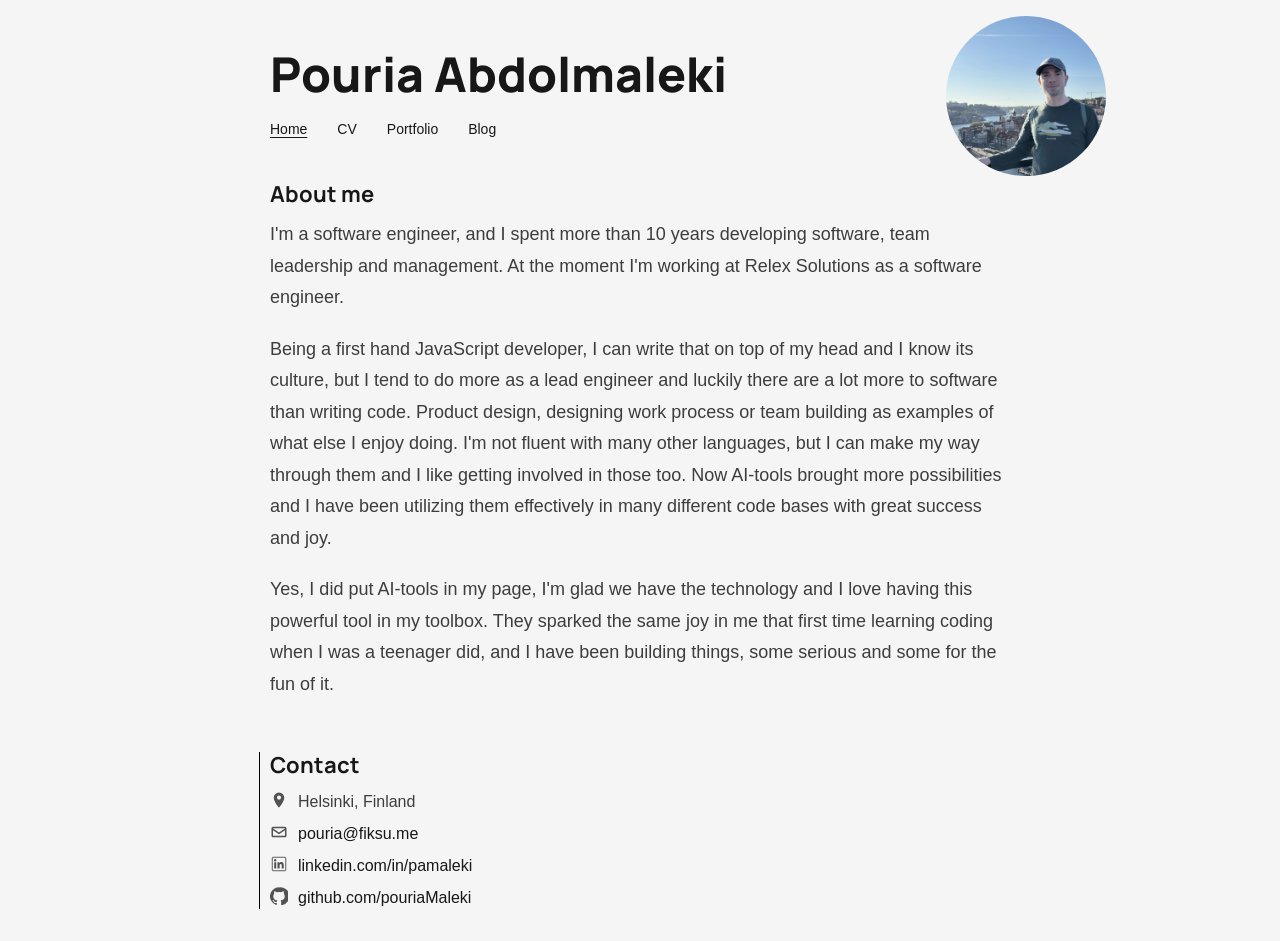
==== index.html @ bcd5825b "CV Page ready" ====
<!doctype html>
<html lang="en">

<head>
  <meta charset="utf-8" />
  <meta name="viewport" content="width=device-width, initial-scale=1" />
  <link rel="stylesheet" href="style.css" />
  <script type="module" src="components.js"></script>
  <title>Pouria's Blog</title>
</head>

<body>
  <a class="skip-link" href="#main-content">Skip to main content</a>

  <site-header current-page="home"></site-header>

  <main id="main-content">
    <section class="intro-section" aria-labelledby="about-title">
      <h2 id="about-title" class="section-title">About me</h2>
      <p>I'm a software engineer, and I spent more than 10 years developing software, team leadership and management. At
        the moment I'm working at Relex Solutions as a software engineer.
      </p>
      <p>Being a first hand JavaScript developer, I can write that on top of my head and I know its culture, but I tend
        to do more as a lead engineer
        and luckily there are a lot more to software than writing code. Product design, designing work process or team
        building as
        examples of what else I enjoy doing. I'm not fluent with many other languages, but I can make my way
        through them and I like getting involved in those too. Now AI-tools brought more possibilities and I have been
        utilizing them effectively in many different code bases with great success and joy.</p>
      <p>Yes, I did put AI-tools in my page, I'm glad we have the technology and I love having this powerful tool in my
        toolbox. They sparked the same joy in me that first time learning coding when I was a teenager did, and I have
        been building things, some serious and some for the fun of it.</p>
    </section>
  </main>

  <site-footer></site-footer>
</body>

</html>
---- style.css ----
@import url("https://fonts.googleapis.com/css2?family=Manrope:wght@700;800&display=swap");

body {
  margin: 0;
  background-color: #f5f5f5;
  color: #171717;
  font-family:
    -apple-system, BlinkMacSystemFont, "Segoe UI", Roboto, Oxygen, Ubuntu,
    Cantarell, "Helvetica Neue", sans-serif;
}

.skip-link {
  position: absolute;
  left: 1rem;
  top: -3rem;
  z-index: 1000;
  padding: 0.5rem 0.75rem;
  border-radius: 0.375rem;
  background-color: #171717;
  color: #ffffff;
  text-decoration: none;
}

.skip-link:focus {
  top: 1rem;
}

header {
  max-width: 740px;
  margin: 0 auto;
  padding: 1rem;
  position: relative;
}

main {
  max-width: 740px;
  margin: 0 auto;
  padding: 1rem;
}

.primary-nav-list {
  list-style: none;
  padding: 0;
  margin: 0;
  margin-left: -0.75rem;
  display: flex;
  flex-wrap: wrap;
  gap: 0.375rem;
}

.primary-nav-list li {
  display: flex;
}

.profile-avatar {
  position: absolute;
  top: 1rem;
  right: 1rem;
  width: clamp(4rem, 24vw, 6rem);
  height: clamp(4rem, 24vw, 6rem);
  border-radius: 50%;
  object-fit: cover;
  margin: 0;
}

.site-title {
  font-family:
    "Manrope", "Segoe UI", Roboto, "Helvetica Neue", Arial, sans-serif;
  font-size: 2rem;
  font-weight: 700;
  line-height: 1.1;
  margin: 0.67em 0 0.5rem;
  padding-right: clamp(4.75rem, 28vw, 7rem);
}

.primary-nav-link {
  display: inline-flex;
  align-items: center;
  min-height: 2.5rem;
  padding: 0 0.75rem;
  border-radius: 0.375rem;
  color: #171717;
  font-family:
    -apple-system, BlinkMacSystemFont, "Segoe UI", Roboto, Oxygen, Ubuntu,
    Cantarell, "Helvetica Neue", sans-serif;
  font-size: 0.875rem;
  font-weight: 500;
  line-height: 1.5rem;
  text-decoration: none;
}

.primary-nav-link:hover,
.primary-nav-link:focus-visible {
  background-color: #e7e7e7;
}

.primary-nav-link:focus-visible,
.contact-list a:focus-visible {
  outline: 2px solid #171717;
  outline-offset: 2px;
}

.section-title {
  font-family:
    "Manrope", "Segoe UI", Roboto, "Helvetica Neue", Arial, sans-serif;
  font-size: 1.375rem;
  font-weight: 700;
  line-height: 1.2;
  margin: 0 0 0.75rem;
}

.intro-section p {
  font-size: 1.125rem;
  line-height: 1.75;
  margin: 0 0 1.25rem;
  color: #3d3d3d;
}

.contact-footer {
  max-width: 740px;
  margin: 1rem auto 2rem;
  padding: 0 1rem;
  position: relative;
}

.contact-footer::after {
  content: "";
  position: absolute;
  top: 0;
  bottom: 0;
  left: 0.3rem;
  width: 1px;
  background-color: #000000;
}

.contact-card {
  padding: 0;
}

.contact-address {
  font-style: normal;
}

.contact-list {
  list-style: none;
  margin: 0;
  padding: 0;
  display: grid;
  gap: 0.625rem;
}

.contact-list li {
  display: flex;
  align-items: center;
  gap: 0.625rem;
  color: #3d3d3d;
}

.contact-icon {
  width: 1.125rem;
  height: 1.125rem;
  display: inline-flex;
  color: #525252;
  flex-shrink: 0;
}

.contact-icon img {
  width: 100%;
  height: 100%;
  display: block;
}

.contact-list a {
  color: #171717;
  text-decoration: none;
}

.contact-list a:hover,
.contact-list a:focus-visible {
  text-decoration: underline;
}

@media (min-width: 40rem) {
  .profile-avatar {
    width: 8rem;
    height: 8rem;
  }

  .site-title {
    font-size: 2.5rem;
    padding-right: 9rem;
  }
}

@media (min-width: 30rem) {
  .site-title {
    font-weight: 800;
  }
}

@media (min-width: 64rem) {
  .site-title {
    font-size: 3rem;
  }

  .profile-avatar {
    position: absolute;
    top: 1rem;
    right: -5rem;
    width: 10rem;
    height: 10rem;
    margin-bottom: 0;
  }
}

.primary-nav-link[aria-current="page"] {
  text-decoration: underline;
  text-underline-offset: 0.2em;
  text-decoration-thickness: 0.1em;
}

.cv-main {
  max-width: 740px;
}

.cv-role {
  margin: 0 0 1rem;
  font-size: 1rem;
  font-weight: 500;
  color: #525252;
}

.cv-section {
  margin-bottom: 3rem;
}

.cv-subsection {
  margin-bottom: 0.75rem;
}

.cv-subsection-title {
  margin: 0.2rem 0 0.25rem;
  font-size: 1rem;
  font-weight: 500;
  line-height: 1.35;
  color: #3d3d3d;
}

.cv-section p,
.experience-item li {
  font-size: 1rem;
  line-height: 1.6;
  color: #3d3d3d;
}

.cv-section ul:not(.chip-list) {
  margin: 0.45rem 0 0;
  padding-left: 1.25rem;
  list-style: disc;
}

.cv-section ul:not(.chip-list) li {
  margin: 0.3rem 0;
  line-height: 1.65;
}

.cv-section h3 {
  margin: 0.95rem 0 0.3rem;
  font-size: 1rem;
  font-weight: 600;
}

.chip-list {
  list-style: none;
  margin: 0;
  padding: 0;
  display: flex;
  flex-wrap: wrap;
  gap: 0.4rem 0.75rem;
}

.chip-list li {
  padding: 0;
  font-size: 0.95rem;
  color: #3d3d3d;
}

.chip-list li::after {
  content: "•";
  color: #8a8a8a;
  margin-left: 0.75rem;
}

.chip-list li:last-child::after {
  content: "";
  margin-left: 0;
}

.experience-item {
  margin-bottom: 1.35rem;
}

.experience-item h3 {
  margin: 0 0 0.12rem;
  font-size: 1.1rem;
  line-height: 1.35;
  font-weight: 650;
}

.experience-meta {
  margin: 0.1rem 0 0.55rem;
  color: #5a5a5a;
  font-size: 0.88rem;
  font-weight: 550;
  line-height: 1.35;
  letter-spacing: 0.02em;
}

@media (max-width: 29.99rem) {
  .site-title {
    font-size: 1.75rem;
  }
}
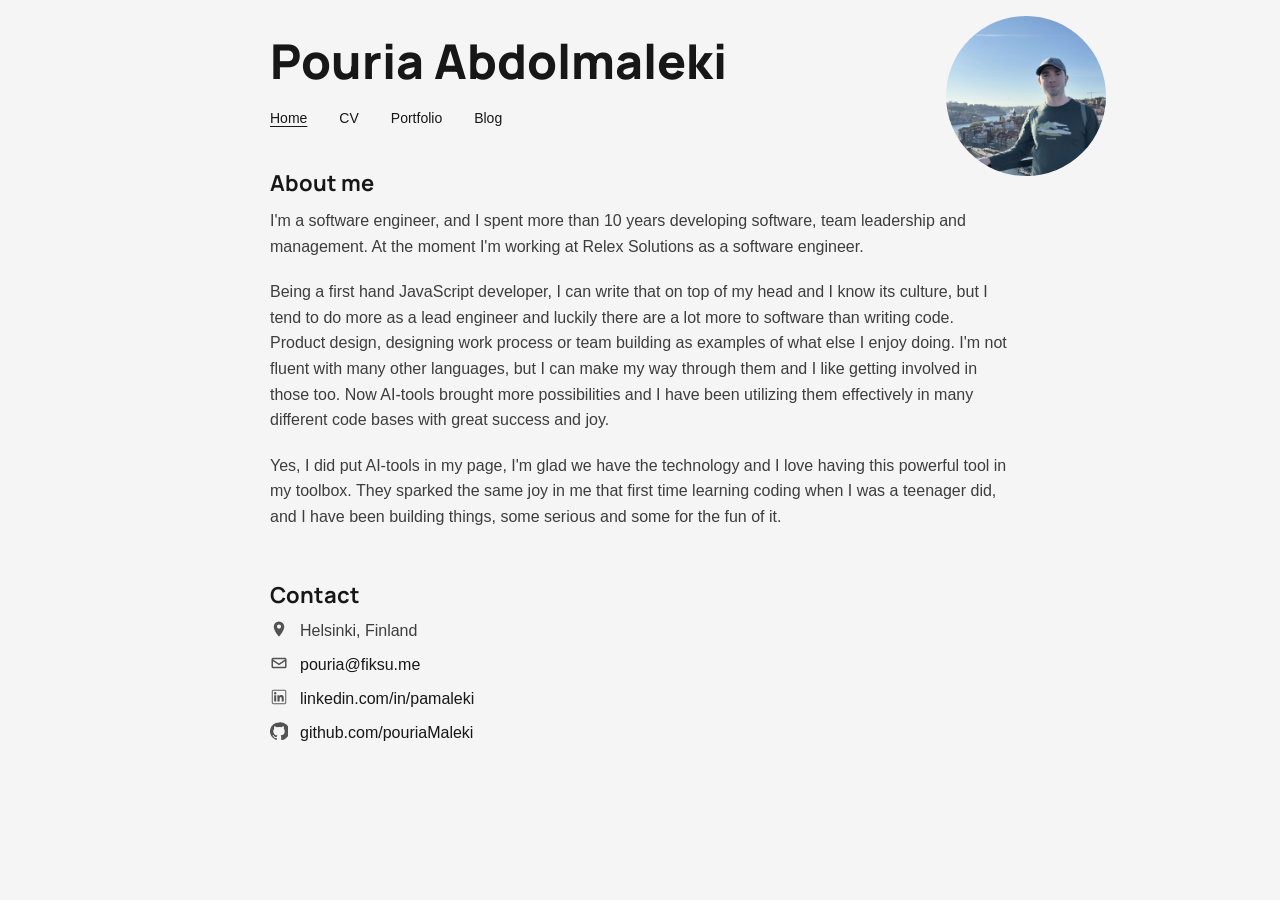
==== commit 4747e594: "Refactoring code and styles a bit + Must have: Dark mode" ====
--- a/index.html
+++ b/index.html
@@ -4,6 +4,10 @@
 <head>
   <meta charset="utf-8" />
   <meta name="viewport" content="width=device-width, initial-scale=1" />
+  <meta name="color-scheme" content="light dark" />
+  <link rel="preconnect" href="https://fonts.googleapis.com" />
+  <link rel="preconnect" href="https://fonts.gstatic.com" crossorigin />
+  <link rel="stylesheet" href="https://fonts.googleapis.com/css2?family=Manrope:wght@700;800&display=swap" />
   <link rel="stylesheet" href="style.css" />
   <script type="module" src="components.js"></script>
   <title>Pouria's Blog</title>
--- a/style.css
+++ b/style.css
@@ -1,51 +1,102 @@
-@import url("https://fonts.googleapis.com/css2?family=Manrope:wght@700;800&display=swap");
+:root {
+  --ink: #171717;
+  --ink-muted: #3d3d3d;
+  --ink-subtle: #525252;
+  --rule: #8a8a8a;
+  --surface: #f5f5f5;
+  --surface-alt: #e7e7e7;
+
+  --font-body: -apple-system, BlinkMacSystemFont, "Segoe UI", Roboto, Oxygen,
+    Ubuntu, Cantarell, "Helvetica Neue", sans-serif;
+  --font-display: "Manrope", var(--font-body);
+
+  --fs-xs: 0.875rem;
+  --fs-sm: 1rem;
+  --fs-lg: 1.375rem;
+  --fs-xl: 2rem;
+  --fs-2xl: 2.5rem;
+  --fs-3xl: 3rem;
+
+  --lh-tight: 1.2;
+  --lh-snug: 1.4;
+  --lh-base: 1.6;
+
+  --fw-regular: 400;
+  --fw-medium: 500;
+  --fw-semibold: 600;
+  --fw-bold: 700;
+  --fw-extra: 800;
+
+  --sp-1: 0.25rem;
+  --sp-2: 0.5rem;
+  --sp-3: 0.75rem;
+  --sp-4: 1rem;
+  --sp-5: 1.25rem;
+  --sp-6: 1.5rem;
+  --sp-8: 2rem;
+  --sp-12: 3rem;
+
+  --content-max: 740px;
+  --radius-sm: 0.375rem;
+}
+
+@media (prefers-color-scheme: dark) {
+  :root {
+    --ink: #ededed;
+    --ink-muted: #c4c4c4;
+    --ink-subtle: #9a9a9a;
+    --rule: #6a6a6a;
+    --surface: #1a1a1a;
+    --surface-alt: #262626;
+  }
+}
 
 body {
   margin: 0;
-  background-color: #f5f5f5;
-  color: #171717;
-  font-family:
-    -apple-system, BlinkMacSystemFont, "Segoe UI", Roboto, Oxygen, Ubuntu,
-    Cantarell, "Helvetica Neue", sans-serif;
+  overflow-x: clip;
+  background-color: var(--surface);
+  color: var(--ink);
+  font-family: var(--font-body);
 }
 
 .skip-link {
   position: absolute;
-  left: 1rem;
+  left: var(--sp-4);
   top: -3rem;
   z-index: 1000;
-  padding: 0.5rem 0.75rem;
-  border-radius: 0.375rem;
-  background-color: #171717;
-  color: #ffffff;
+  padding: var(--sp-2) var(--sp-3);
+  border-radius: var(--radius-sm);
+  background-color: var(--ink);
+  color: var(--surface);
   text-decoration: none;
+  transition: top 150ms;
 }
 
 .skip-link:focus {
-  top: 1rem;
+  top: var(--sp-4);
 }
 
 header {
-  max-width: 740px;
+  max-width: var(--content-max);
   margin: 0 auto;
-  padding: 1rem;
+  padding: var(--sp-4);
   position: relative;
 }
 
 main {
-  max-width: 740px;
+  max-width: var(--content-max);
   margin: 0 auto;
-  padding: 1rem;
+  padding: var(--sp-4);
 }
 
 .primary-nav-list {
   list-style: none;
   padding: 0;
   margin: 0;
-  margin-left: -0.75rem;
+  margin-left: calc(-1 * var(--sp-3));
   display: flex;
   flex-wrap: wrap;
-  gap: 0.375rem;
+  gap: var(--sp-2);
 }
 
 .primary-nav-list li {
@@ -54,8 +105,8 @@
 
 .profile-avatar {
   position: absolute;
-  top: 1rem;
-  right: 1rem;
+  top: var(--sp-4);
+  right: var(--sp-4);
   width: clamp(4rem, 24vw, 6rem);
   height: clamp(4rem, 24vw, 6rem);
   border-radius: 50%;
@@ -64,12 +115,11 @@
 }
 
 .site-title {
-  font-family:
-    "Manrope", "Segoe UI", Roboto, "Helvetica Neue", Arial, sans-serif;
-  font-size: 2rem;
-  font-weight: 700;
-  line-height: 1.1;
-  margin: 0.67em 0 0.5rem;
+  font-family: var(--font-display);
+  font-size: 1.75rem;
+  font-weight: var(--fw-bold);
+  line-height: var(--lh-tight);
+  margin: var(--sp-4) 0 var(--sp-2);
   padding-right: clamp(4.75rem, 28vw, 7rem);
 }
 
@@ -77,60 +127,45 @@
   display: inline-flex;
   align-items: center;
   min-height: 2.5rem;
-  padding: 0 0.75rem;
-  border-radius: 0.375rem;
-  color: #171717;
-  font-family:
-    -apple-system, BlinkMacSystemFont, "Segoe UI", Roboto, Oxygen, Ubuntu,
-    Cantarell, "Helvetica Neue", sans-serif;
-  font-size: 0.875rem;
-  font-weight: 500;
+  padding: 0 var(--sp-3);
+  border-radius: var(--radius-sm);
+  color: var(--ink);
+  font-size: var(--fs-xs);
+  font-weight: var(--fw-medium);
   line-height: 1.5rem;
   text-decoration: none;
 }
 
 .primary-nav-link:hover,
 .primary-nav-link:focus-visible {
-  background-color: #e7e7e7;
+  background-color: var(--surface-alt);
 }
 
 .primary-nav-link:focus-visible,
 .contact-list a:focus-visible {
-  outline: 2px solid #171717;
+  outline: 2px solid var(--ink);
   outline-offset: 2px;
 }
 
 .section-title {
-  font-family:
-    "Manrope", "Segoe UI", Roboto, "Helvetica Neue", Arial, sans-serif;
-  font-size: 1.375rem;
-  font-weight: 700;
-  line-height: 1.2;
-  margin: 0 0 0.75rem;
+  font-family: var(--font-display);
+  font-size: var(--fs-lg);
+  font-weight: var(--fw-bold);
+  line-height: var(--lh-tight);
+  margin: 0 0 var(--sp-3);
 }
 
 .intro-section p {
-  font-size: 1.125rem;
-  line-height: 1.75;
-  margin: 0 0 1.25rem;
-  color: #3d3d3d;
+  font-size: var(--fs-sm);
+  line-height: var(--lh-base);
+  margin: 0 0 var(--sp-5);
+  color: var(--ink-muted);
 }
 
 .contact-footer {
-  max-width: 740px;
-  margin: 1rem auto 2rem;
-  padding: 0 1rem;
-  position: relative;
-}
-
-.contact-footer::after {
-  content: "";
-  position: absolute;
-  top: 0;
-  bottom: 0;
-  left: 0.3rem;
-  width: 1px;
-  background-color: #000000;
+  max-width: var(--content-max);
+  margin: var(--sp-4) auto var(--sp-8);
+  padding: 0 var(--sp-4);
 }
 
 .contact-card {
@@ -146,38 +181,45 @@
   margin: 0;
   padding: 0;
   display: grid;
-  gap: 0.625rem;
+  gap: var(--sp-3);
 }
 
 .contact-list li {
   display: flex;
   align-items: center;
-  gap: 0.625rem;
-  color: #3d3d3d;
+  gap: var(--sp-3);
+  color: var(--ink-muted);
 }
 
 .contact-icon {
   width: 1.125rem;
   height: 1.125rem;
   display: inline-flex;
-  color: #525252;
+  color: var(--ink-subtle);
   flex-shrink: 0;
 }
 
-.contact-icon img {
+.contact-icon svg {
   width: 100%;
   height: 100%;
   display: block;
 }
 
 .contact-list a {
-  color: #171717;
+  color: var(--ink);
   text-decoration: none;
 }
 
 .contact-list a:hover,
 .contact-list a:focus-visible {
   text-decoration: underline;
+}
+
+@media (min-width: 30rem) {
+  .site-title {
+    font-size: var(--fs-xl);
+    font-weight: var(--fw-extra);
+  }
 }
 
 @media (min-width: 40rem) {
@@ -187,25 +229,19 @@
   }
 
   .site-title {
-    font-size: 2.5rem;
+    font-size: var(--fs-2xl);
     padding-right: 9rem;
-  }
-}
-
-@media (min-width: 30rem) {
-  .site-title {
-    font-weight: 800;
   }
 }
 
 @media (min-width: 64rem) {
   .site-title {
-    font-size: 3rem;
+    font-size: var(--fs-3xl);
   }
 
   .profile-avatar {
     position: absolute;
-    top: 1rem;
+    top: var(--sp-4);
     right: -5rem;
     width: 10rem;
     height: 10rem;
@@ -220,54 +256,48 @@
 }
 
 .cv-main {
-  max-width: 740px;
+  max-width: var(--content-max);
 }
 
 .cv-role {
-  margin: 0 0 1rem;
-  font-size: 1rem;
-  font-weight: 500;
-  color: #525252;
+  margin: 0 0 var(--sp-4);
+  font-size: var(--fs-sm);
+  font-weight: var(--fw-medium);
+  color: var(--ink-subtle);
 }
 
 .cv-section {
-  margin-bottom: 3rem;
+  margin-bottom: var(--sp-12);
 }
 
 .cv-subsection {
-  margin-bottom: 0.75rem;
+  margin-bottom: var(--sp-3);
 }
 
 .cv-subsection-title {
-  margin: 0.2rem 0 0.25rem;
-  font-size: 1rem;
-  font-weight: 500;
-  line-height: 1.35;
-  color: #3d3d3d;
+  margin: var(--sp-1) 0;
+  font-size: var(--fs-sm);
+  font-weight: var(--fw-semibold);
+  line-height: var(--lh-snug);
+  color: var(--ink-muted);
 }
 
 .cv-section p,
 .experience-item li {
-  font-size: 1rem;
-  line-height: 1.6;
-  color: #3d3d3d;
+  font-size: var(--fs-sm);
+  line-height: var(--lh-base);
+  color: var(--ink-muted);
 }
 
 .cv-section ul:not(.chip-list) {
-  margin: 0.45rem 0 0;
-  padding-left: 1.25rem;
+  margin: var(--sp-2) 0 0;
+  padding-left: var(--sp-5);
   list-style: disc;
 }
 
 .cv-section ul:not(.chip-list) li {
-  margin: 0.3rem 0;
-  line-height: 1.65;
-}
-
-.cv-section h3 {
-  margin: 0.95rem 0 0.3rem;
-  font-size: 1rem;
-  font-weight: 600;
+  margin: var(--sp-1) 0;
+  line-height: var(--lh-base);
 }
 
 .chip-list {
@@ -276,19 +306,19 @@
   padding: 0;
   display: flex;
   flex-wrap: wrap;
-  gap: 0.4rem 0.75rem;
+  gap: var(--sp-2) var(--sp-3);
 }
 
 .chip-list li {
   padding: 0;
-  font-size: 0.95rem;
-  color: #3d3d3d;
+  font-size: var(--fs-sm);
+  color: var(--ink-muted);
 }
 
 .chip-list li::after {
   content: "•";
-  color: #8a8a8a;
-  margin-left: 0.75rem;
+  color: var(--rule);
+  margin-left: var(--sp-3);
 }
 
 .chip-list li:last-child::after {
@@ -297,27 +327,20 @@
 }
 
 .experience-item {
-  margin-bottom: 1.35rem;
+  margin-bottom: var(--sp-6);
 }
 
 .experience-item h3 {
-  margin: 0 0 0.12rem;
-  font-size: 1.1rem;
-  line-height: 1.35;
-  font-weight: 650;
+  margin: 0 0 var(--sp-1);
+  font-size: var(--fs-sm);
+  line-height: var(--lh-snug);
+  font-weight: var(--fw-semibold);
 }
 
 .experience-meta {
-  margin: 0.1rem 0 0.55rem;
-  color: #5a5a5a;
-  font-size: 0.88rem;
-  font-weight: 550;
-  line-height: 1.35;
-  letter-spacing: 0.02em;
-}
-
-@media (max-width: 29.99rem) {
-  .site-title {
-    font-size: 1.75rem;
-  }
-}
+  margin: var(--sp-1) 0 var(--sp-2);
+  color: var(--ink-subtle);
+  font-size: var(--fs-xs);
+  font-weight: var(--fw-medium);
+  line-height: var(--lh-snug);
+}
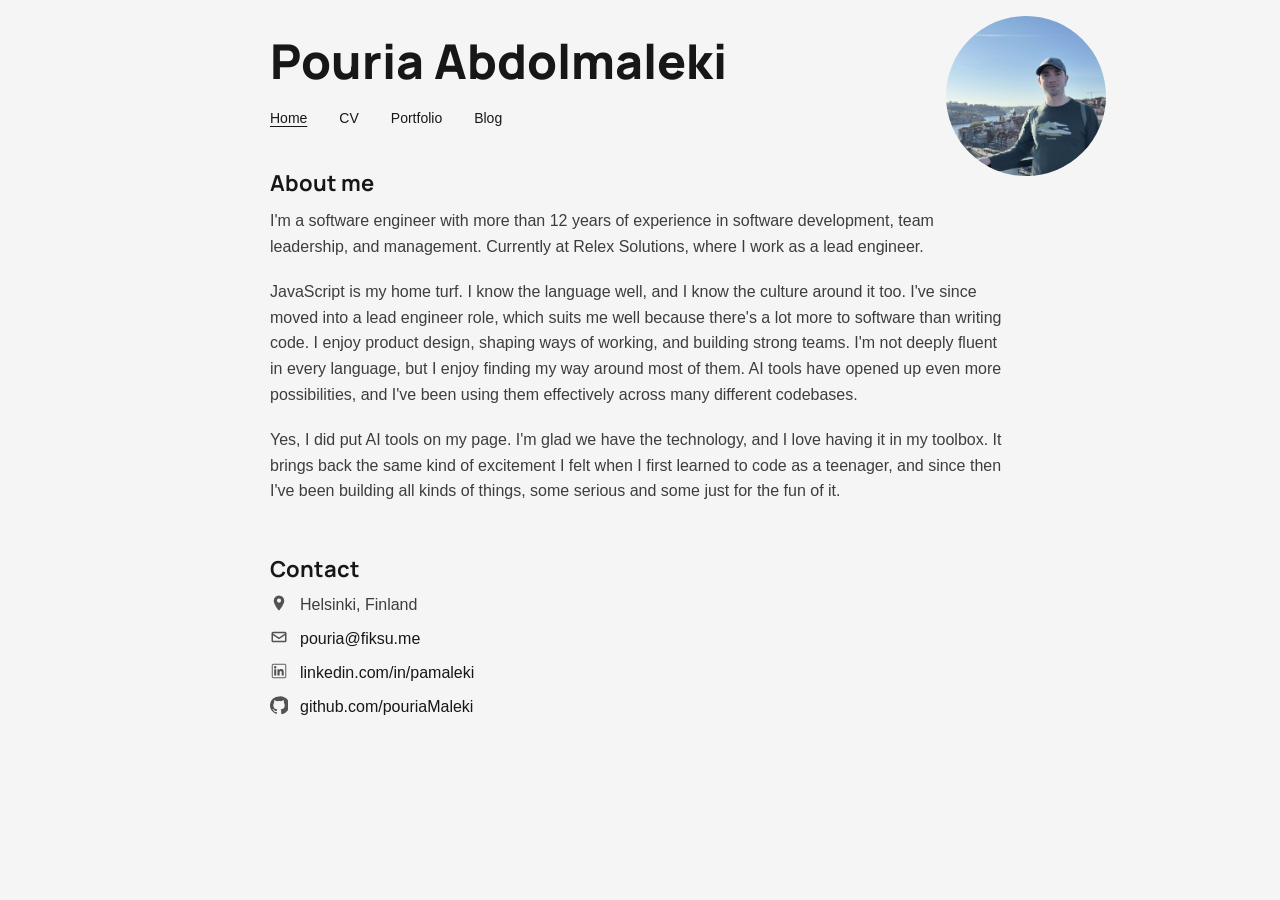
==== commit e8818f20: "better wording" ====
--- a/index.html
+++ b/index.html
@@ -21,19 +21,25 @@
   <main id="main-content">
     <section class="intro-section" aria-labelledby="about-title">
       <h2 id="about-title" class="section-title">About me</h2>
-      <p>I'm a software engineer, and I spent more than 10 years developing software, team leadership and management. At
-        the moment I'm working at Relex Solutions as a software engineer.
+      <p>I'm a software engineer with more than <span id="years-exp">11</span> years of experience in software
+        development, team leadership, and
+        management. Currently at Relex Solutions, where I work as a lead engineer.
       </p>
-      <p>Being a first hand JavaScript developer, I can write that on top of my head and I know its culture, but I tend
-        to do more as a lead engineer
-        and luckily there are a lot more to software than writing code. Product design, designing work process or team
-        building as
-        examples of what else I enjoy doing. I'm not fluent with many other languages, but I can make my way
-        through them and I like getting involved in those too. Now AI-tools brought more possibilities and I have been
-        utilizing them effectively in many different code bases with great success and joy.</p>
-      <p>Yes, I did put AI-tools in my page, I'm glad we have the technology and I love having this powerful tool in my
-        toolbox. They sparked the same joy in me that first time learning coding when I was a teenager did, and I have
-        been building things, some serious and some for the fun of it.</p>
+      <script>
+        const start = new Date(2014, 6); // July 2014
+        const years = Math.floor((Date.now() - start) / (1000 * 60 * 60 * 24 * 365.25));
+        document.getElementById("years-exp").textContent = years;
+      </script>
+      <p>JavaScript is my home turf. I know the language well, and I know the culture around it too. I've since moved
+        into a
+        lead engineer role, which suits me well because there's a lot more to
+        software than writing code. I enjoy product design, shaping ways of working, and building strong teams. I'm not
+        deeply fluent in every language, but I enjoy finding my way around most of them. AI tools have opened
+        up even more possibilities, and I've been using them effectively across many
+        different codebases.</p>
+      <p>Yes, I did put AI tools on my page. I'm glad we have the technology, and I love having it in my toolbox. It
+        brings back the same kind of excitement I felt when I first learned to code as a teenager, and since then I've
+        been building all kinds of things, some serious and some just for the fun of it.</p>
     </section>
   </main>
 
--- a/style.css
+++ b/style.css
@@ -13,6 +13,7 @@
   --fs-xs: 0.875rem;
   --fs-sm: 1rem;
   --fs-lg: 1.375rem;
+  --fs-md: 1.75rem;
   --fs-xl: 2rem;
   --fs-2xl: 2.5rem;
   --fs-3xl: 3rem;
@@ -116,7 +117,7 @@
 
 .site-title {
   font-family: var(--font-display);
-  font-size: 1.75rem;
+  font-size: var(--fs-md);
   font-weight: var(--fw-bold);
   line-height: var(--lh-tight);
   margin: var(--sp-4) 0 var(--sp-2);
@@ -215,6 +216,21 @@
   text-decoration: underline;
 }
 
+.experience-item a {
+  color: var(--ink);
+  text-decoration: none;
+}
+
+.experience-item a:hover,
+.experience-item a:focus-visible {
+  text-decoration: underline;
+}
+
+.experience-item a:focus-visible {
+  outline: 2px solid var(--ink);
+  outline-offset: 2px;
+}
+
 @media (min-width: 30rem) {
   .site-title {
     font-size: var(--fs-xl);
@@ -255,10 +271,6 @@
   text-decoration-thickness: 0.1em;
 }
 
-.cv-main {
-  max-width: var(--content-max);
-}
-
 .cv-role {
   margin: 0 0 var(--sp-4);
   font-size: var(--fs-sm);
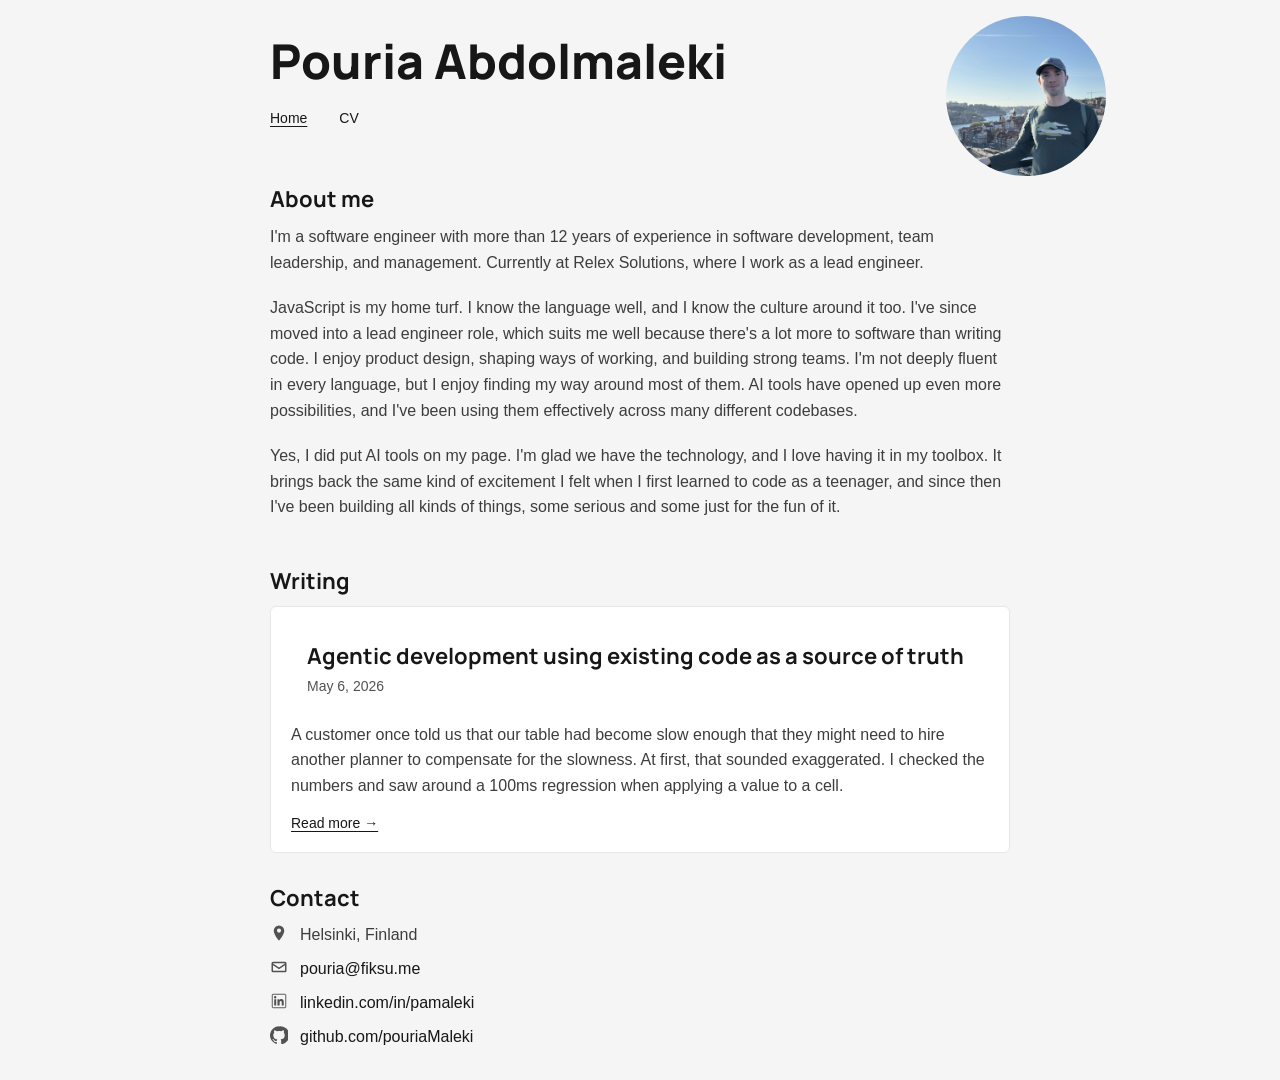
==== commit d9f9bea4: "dev blog" ====
--- a/index.html
+++ b/index.html
@@ -9,8 +9,9 @@
   <link rel="preconnect" href="https://fonts.gstatic.com" crossorigin />
   <link rel="stylesheet" href="https://fonts.googleapis.com/css2?family=Manrope:wght@700;800&display=swap" />
   <link rel="stylesheet" href="style.css" />
+  <meta name="description" content="Lead engineer at RELEX Solutions with over 11 years of experience in software development, technical leadership, and engineering management." />
   <script type="module" src="components.js"></script>
-  <title>Pouria's Blog</title>
+  <title>Pouria Abdolmaleki – Lead Engineer</title>
 </head>
 
 <body>
@@ -41,6 +42,25 @@
         brings back the same kind of excitement I felt when I first learned to code as a teenager, and since then I've
         been building all kinds of things, some serious and some just for the fun of it.</p>
     </section>
+    <section class="writing-section" aria-labelledby="blog-title">
+      <h2 id="blog-title" class="section-title">Writing</h2>
+      <div class="post-card">
+        <ul class="post-list-page">
+          <li class="post-preview">
+            <article>
+              <header>
+                <h3 class="post-preview-title">
+                  <a href="blog/2026-05-06-agentic-development.html">Agentic development using existing code as a source of truth</a>
+                </h3>
+                <p class="post-preview-meta"><time datetime="2026-05-06">May 6, 2026</time></p>
+              </header>
+              <p class="post-preview-excerpt">A customer once told us that our table had become slow enough that they might need to hire another planner to compensate for the slowness. At first, that sounded exaggerated. I checked the numbers and saw around a 100ms regression when applying a value to a cell.</p>
+              <a class="post-preview-link" href="blog/2026-05-06-agentic-development.html">Read more →</a>
+            </article>
+          </li>
+        </ul>
+      </div>
+    </section>
   </main>
 
   <site-footer></site-footer>
--- a/style.css
+++ b/style.css
@@ -39,6 +39,7 @@
 
   --content-max: 740px;
   --radius-sm: 0.375rem;
+  --surface-raised: #ffffff;
 }
 
 @media (prefers-color-scheme: dark) {
@@ -49,6 +50,7 @@
     --rule: #6a6a6a;
     --surface: #1a1a1a;
     --surface-alt: #262626;
+    --surface-raised: var(--surface-alt);
   }
 }
 
@@ -87,7 +89,7 @@
 main {
   max-width: var(--content-max);
   margin: 0 auto;
-  padding: var(--sp-4);
+  padding: var(--sp-8) var(--sp-4) var(--sp-4);
 }
 
 .primary-nav-list {
@@ -156,6 +158,10 @@
   margin: 0 0 var(--sp-3);
 }
 
+.writing-section {
+  margin-top: var(--sp-12);
+}
+
 .intro-section p {
   font-size: var(--fs-sm);
   line-height: var(--lh-base);
@@ -356,3 +362,167 @@
   font-weight: var(--fw-medium);
   line-height: var(--lh-snug);
 }
+
+.post-card {
+  background-color: var(--surface-raised);
+  border-radius: var(--radius-sm);
+  border: 1px solid var(--surface-alt);
+  padding: var(--sp-5);
+}
+
+.post-list-page {
+  list-style: none;
+  margin: 0;
+  padding: 0;
+  display: grid;
+  gap: var(--sp-8);
+}
+
+.post-preview {
+  padding-bottom: var(--sp-8);
+  border-bottom: 1px solid var(--surface-alt);
+}
+
+.post-preview:last-child {
+  border-bottom: none;
+  padding-bottom: 0;
+}
+
+.post-preview-title {
+  font-family: var(--font-display);
+  font-size: var(--fs-lg);
+  font-weight: var(--fw-bold);
+  line-height: var(--lh-tight);
+  margin: 0 0 var(--sp-2);
+}
+
+.post-preview-title a {
+  color: var(--ink);
+  text-decoration: none;
+}
+
+.post-preview-title a:hover,
+.post-preview-title a:focus-visible {
+  text-decoration: underline;
+  text-underline-offset: 0.2em;
+  text-decoration-thickness: 0.1em;
+}
+
+.post-preview-title a:focus-visible {
+  outline: 2px solid var(--ink);
+  outline-offset: 2px;
+}
+
+.post-preview-meta {
+  font-size: var(--fs-xs);
+  color: var(--ink-subtle);
+  font-weight: var(--fw-medium);
+  margin: 0 0 var(--sp-3);
+}
+
+.post-preview-excerpt {
+  font-size: var(--fs-sm);
+  line-height: var(--lh-base);
+  color: var(--ink-muted);
+  margin: 0 0 var(--sp-4);
+}
+
+.post-preview-excerpt:last-child {
+  margin-bottom: 0;
+}
+
+.post-preview-link {
+  font-size: var(--fs-xs);
+  font-weight: var(--fw-medium);
+  color: var(--ink);
+  text-decoration: underline;
+  text-underline-offset: 0.2em;
+  text-decoration-thickness: 0.1em;
+}
+
+.post-preview-link:hover,
+.post-preview-link:focus-visible {
+  color: var(--ink-subtle);
+}
+
+.post-preview-link:focus-visible {
+  outline: 2px solid var(--ink);
+  outline-offset: 2px;
+}
+
+.post {
+  margin-bottom: var(--sp-12);
+}
+
+.post-header {
+  margin-bottom: var(--sp-8);
+}
+
+.post-title {
+  font-family: var(--font-display);
+  font-size: var(--fs-xl);
+  font-weight: var(--fw-extra);
+  line-height: var(--lh-tight);
+  margin: 0;
+}
+
+@media (min-width: 30rem) {
+  .post-title {
+    font-size: var(--fs-2xl);
+  }
+}
+
+.post section {
+  margin-bottom: var(--sp-8);
+}
+
+.post-heading {
+  font-family: var(--font-display);
+  font-size: var(--fs-lg);
+  font-weight: var(--fw-bold);
+  line-height: var(--lh-tight);
+  margin: 0 0 var(--sp-4);
+}
+
+.post p {
+  font-size: var(--fs-sm);
+  line-height: var(--lh-base);
+  margin: 0 0 var(--sp-4);
+  color: var(--ink-muted);
+}
+
+.post-list {
+  margin: 0 0 var(--sp-4);
+  padding-left: var(--sp-5);
+  list-style: disc;
+}
+
+.post-list li {
+  font-size: var(--fs-sm);
+  line-height: var(--lh-base);
+  color: var(--ink-muted);
+  margin: var(--sp-2) 0;
+}
+
+.post-quote {
+  margin: var(--sp-4) 0;
+  padding: var(--sp-3) var(--sp-5);
+  border-left: 3px solid var(--rule);
+}
+
+.post-quote p {
+  font-style: italic;
+  margin: 0;
+}
+
+.post-footer {
+  margin-top: var(--sp-12);
+  padding-top: var(--sp-6);
+  border-top: 1px solid var(--surface-alt);
+}
+
+.post-byline {
+  font-size: var(--fs-xs);
+  color: var(--ink-subtle);
+  margin: 0;
+}
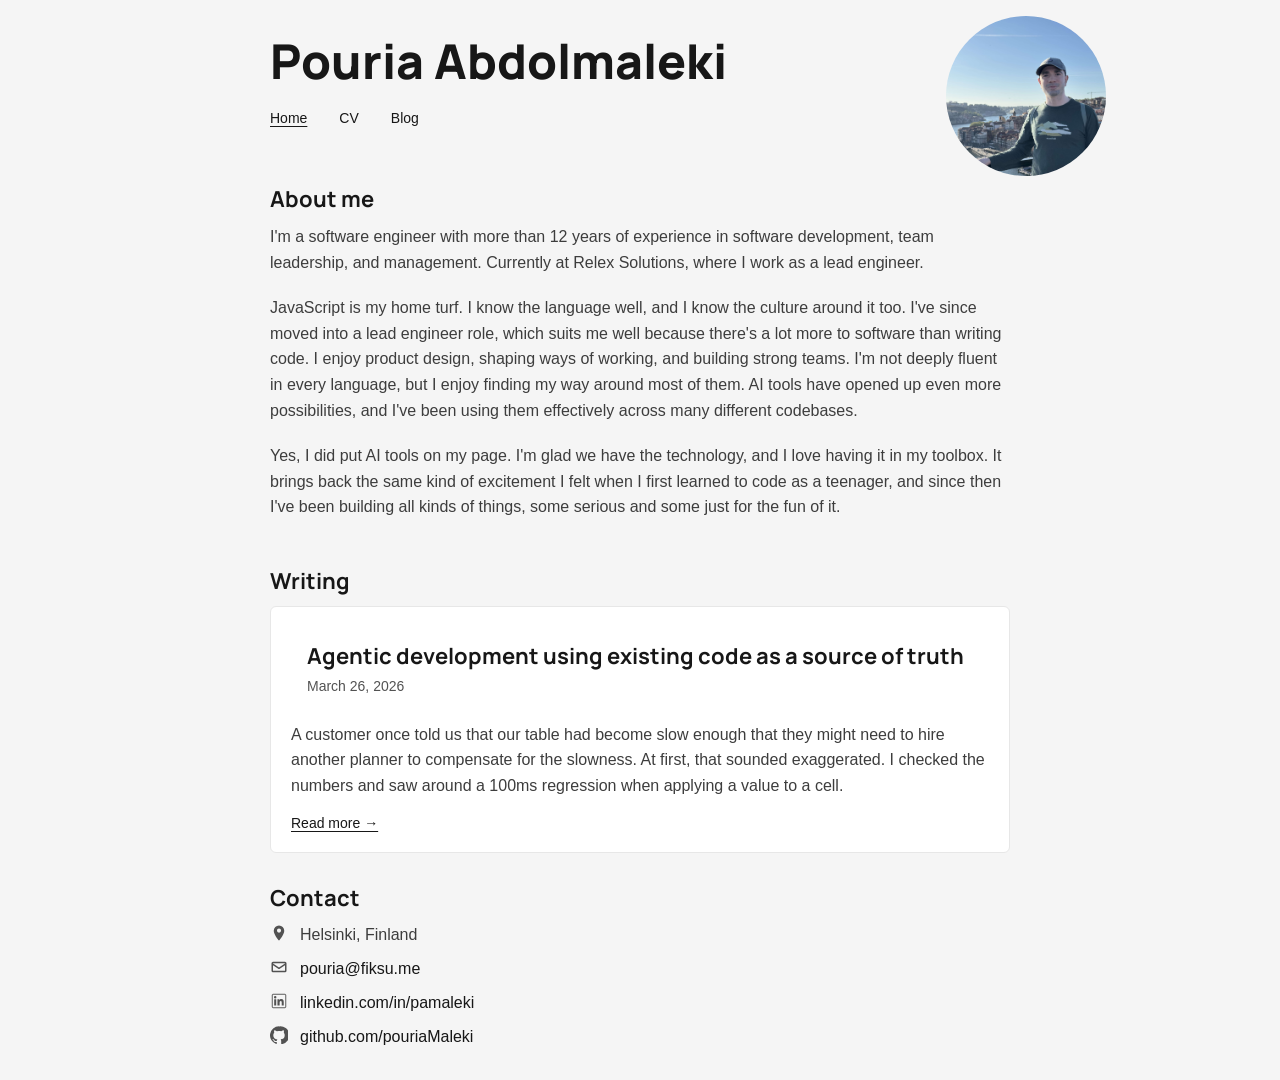
==== commit da544221: "added video and code sample" ====
--- a/index.html
+++ b/index.html
@@ -50,12 +50,12 @@
             <article>
               <header>
                 <h3 class="post-preview-title">
-                  <a href="blog/2026-05-06-agentic-development.html">Agentic development using existing code as a source of truth</a>
+                  <a href="blog/2026-03-26-agentic-development.html">Agentic development using existing code as a source of truth</a>
                 </h3>
-                <p class="post-preview-meta"><time datetime="2026-05-06">May 6, 2026</time></p>
+                <p class="post-preview-meta"><time datetime="2026-03-26">March 26, 2026</time></p>
               </header>
               <p class="post-preview-excerpt">A customer once told us that our table had become slow enough that they might need to hire another planner to compensate for the slowness. At first, that sounded exaggerated. I checked the numbers and saw around a 100ms regression when applying a value to a cell.</p>
-              <a class="post-preview-link" href="blog/2026-05-06-agentic-development.html">Read more →</a>
+              <a class="post-preview-link" href="blog/2026-03-26-agentic-development.html">Read more →</a>
             </article>
           </li>
         </ul>
--- a/style.css
+++ b/style.css
@@ -40,6 +40,14 @@
   --content-max: 740px;
   --radius-sm: 0.375rem;
   --surface-raised: #ffffff;
+
+  --font-mono: ui-monospace, "SFMono-Regular", "SF Mono", Menlo, Consolas, "Liberation Mono", monospace;
+
+  --syn-comment: #6b7280;
+  --syn-keyword: #7c3aed;
+  --syn-name: #b45309;
+  --syn-tag: #0369a1;
+  --syn-attr: #15803d;
 }
 
 @media (prefers-color-scheme: dark) {
@@ -51,6 +59,11 @@
     --surface: #1a1a1a;
     --surface-alt: #262626;
     --surface-raised: var(--surface-alt);
+
+    --syn-keyword: #a78bfa;
+    --syn-name: #fbbf24;
+    --syn-tag: #38bdf8;
+    --syn-attr: #4ade80;
   }
 }
 
@@ -526,3 +539,28 @@
   color: var(--ink-subtle);
   margin: 0;
 }
+
+.post-code {
+  margin: 0 0 var(--sp-4);
+  padding: var(--sp-5);
+  background-color: var(--surface-raised);
+  border: 1px solid var(--surface-alt);
+  border-radius: var(--radius-sm);
+  overflow-x: auto;
+  font-family: var(--font-mono);
+  font-size: 0.8125rem;
+  line-height: var(--lh-base);
+  color: var(--ink-muted);
+}
+
+.post-code code {
+  font-family: inherit;
+  background: none;
+  padding: 0;
+}
+
+.syn-comment { color: var(--syn-comment); }
+.syn-keyword { color: var(--syn-keyword); }
+.syn-name    { color: var(--syn-name); }
+.syn-tag     { color: var(--syn-tag); }
+.syn-attr    { color: var(--syn-attr); }
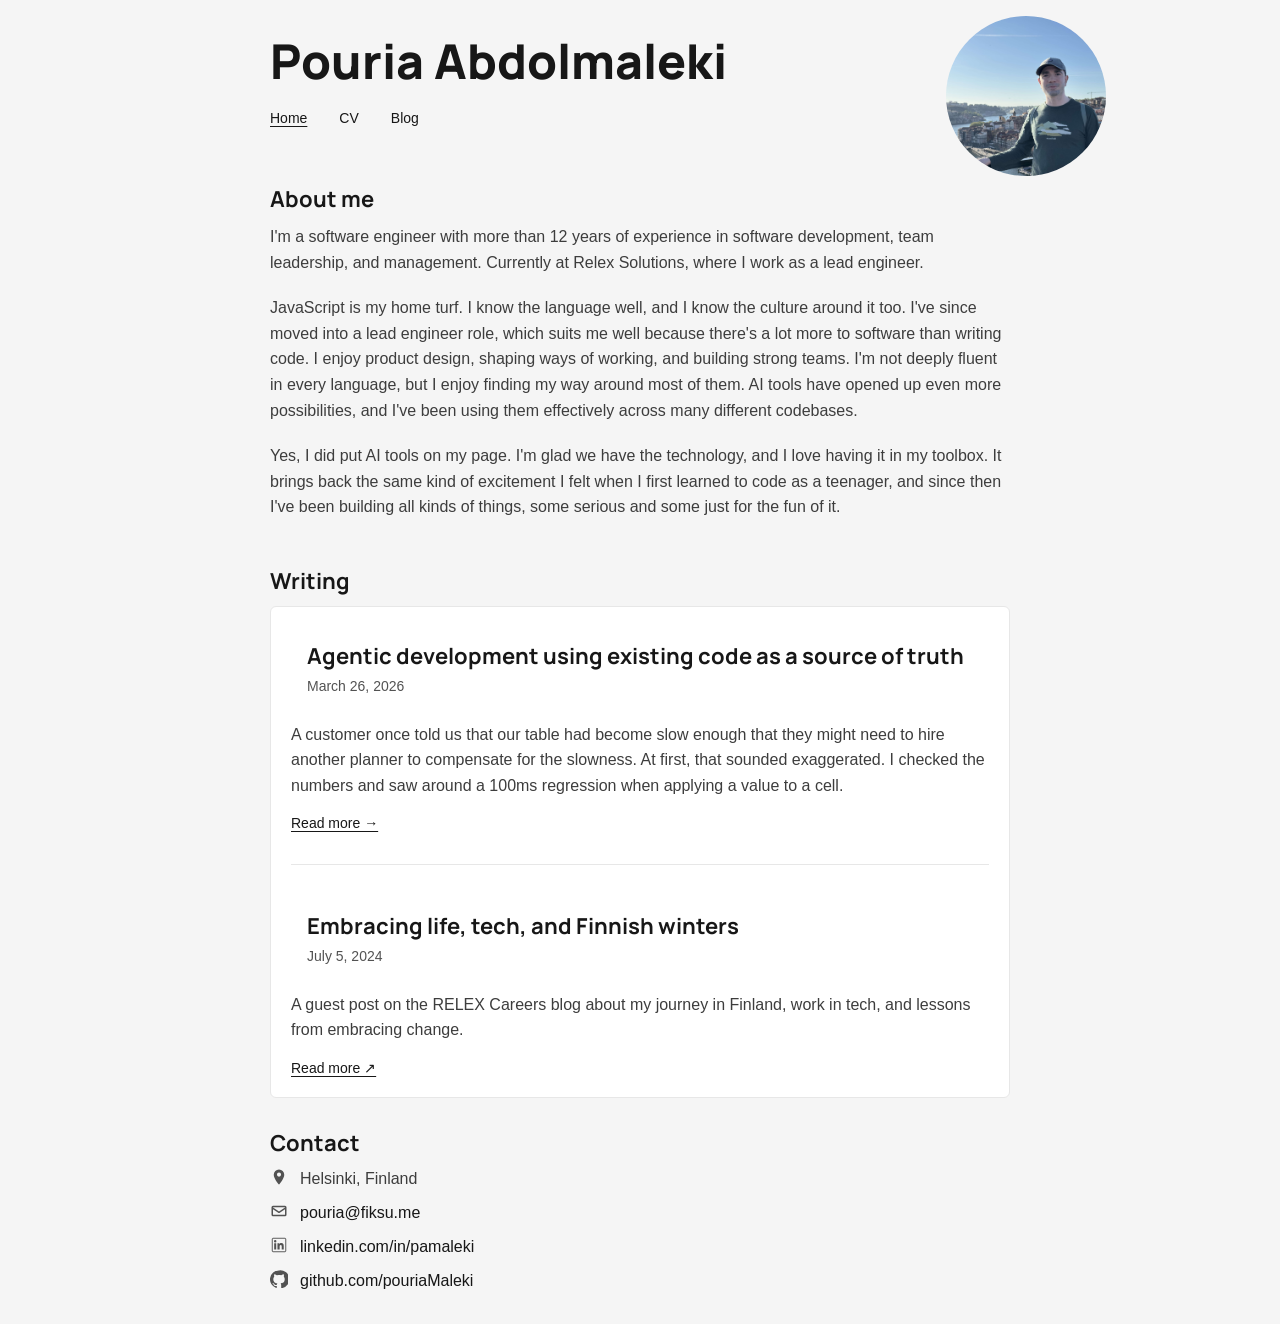
==== commit aa41a4d9: "added Relex's post" ====
--- a/index.html
+++ b/index.html
@@ -58,6 +58,18 @@
               <a class="post-preview-link" href="blog/2026-03-26-agentic-development.html">Read more →</a>
             </article>
           </li>
+          <li class="post-preview">
+            <article>
+              <header>
+                <h3 class="post-preview-title">
+                  <a href="https://www.relexsolutions.com/careers/blog/embracing-life-tech-and-finnish-winters/" target="_blank" rel="noopener noreferrer">Embracing life, tech, and Finnish winters</a>
+                </h3>
+                <p class="post-preview-meta"><time datetime="2024-07-05">July 5, 2024</time></p>
+              </header>
+              <p class="post-preview-excerpt">A guest post on the RELEX Careers blog about my journey in Finland, work in tech, and lessons from embracing change.</p>
+              <a class="post-preview-link" href="https://www.relexsolutions.com/careers/blog/embracing-life-tech-and-finnish-winters/" target="_blank" rel="noopener noreferrer">Read more ↗</a>
+            </article>
+          </li>
         </ul>
       </div>
     </section>
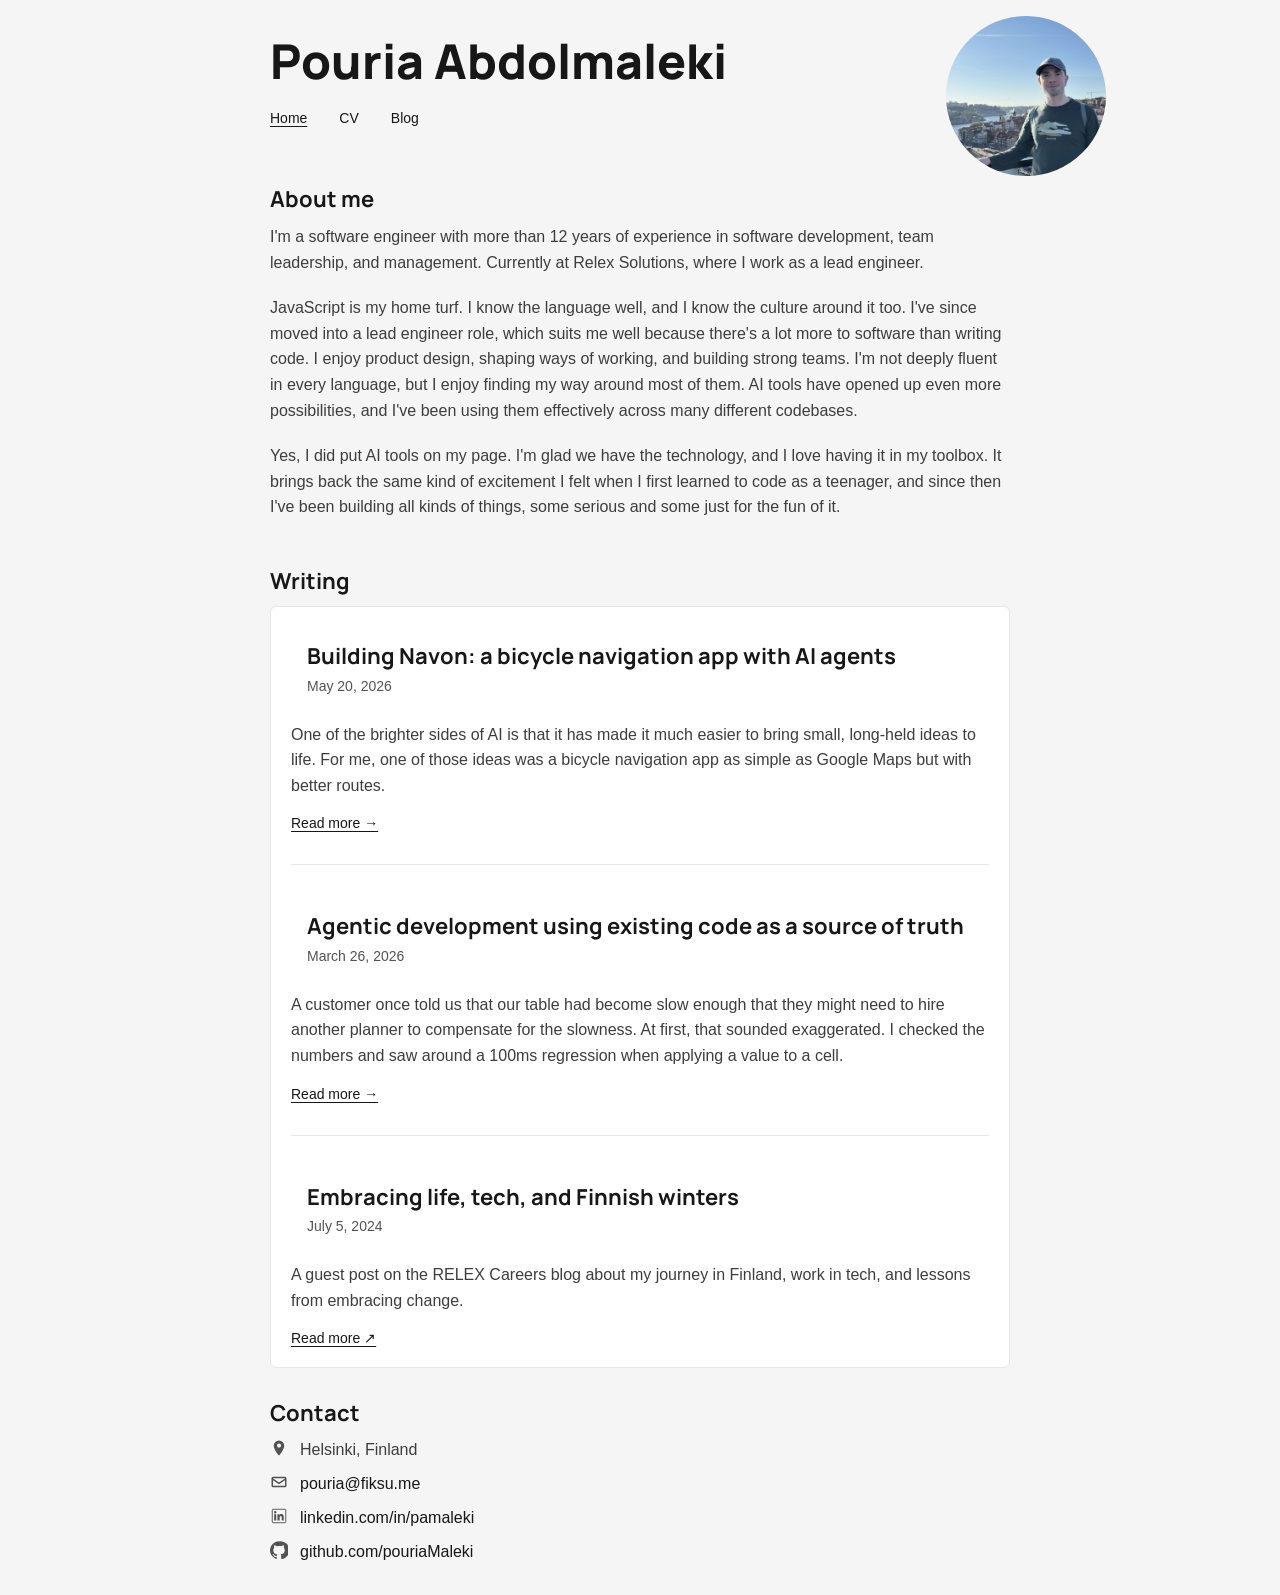
==== commit 4afcc03d: "Navon" ====
--- a/index.html
+++ b/index.html
@@ -50,6 +50,18 @@
             <article>
               <header>
                 <h3 class="post-preview-title">
+                  <a href="blog/2026-05-20-navon.html">Building Navon: a bicycle navigation app with AI agents</a>
+                </h3>
+                <p class="post-preview-meta"><time datetime="2026-05-20">May 20, 2026</time></p>
+              </header>
+              <p class="post-preview-excerpt">One of the brighter sides of AI is that it has made it much easier to bring small, long-held ideas to life. For me, one of those ideas was a bicycle navigation app as simple as Google Maps but with better routes.</p>
+              <a class="post-preview-link" href="blog/2026-05-20-navon.html">Read more →</a>
+            </article>
+          </li>
+          <li class="post-preview">
+            <article>
+              <header>
+                <h3 class="post-preview-title">
                   <a href="blog/2026-03-26-agentic-development.html">Agentic development using existing code as a source of truth</a>
                 </h3>
                 <p class="post-preview-meta"><time datetime="2026-03-26">March 26, 2026</time></p>
